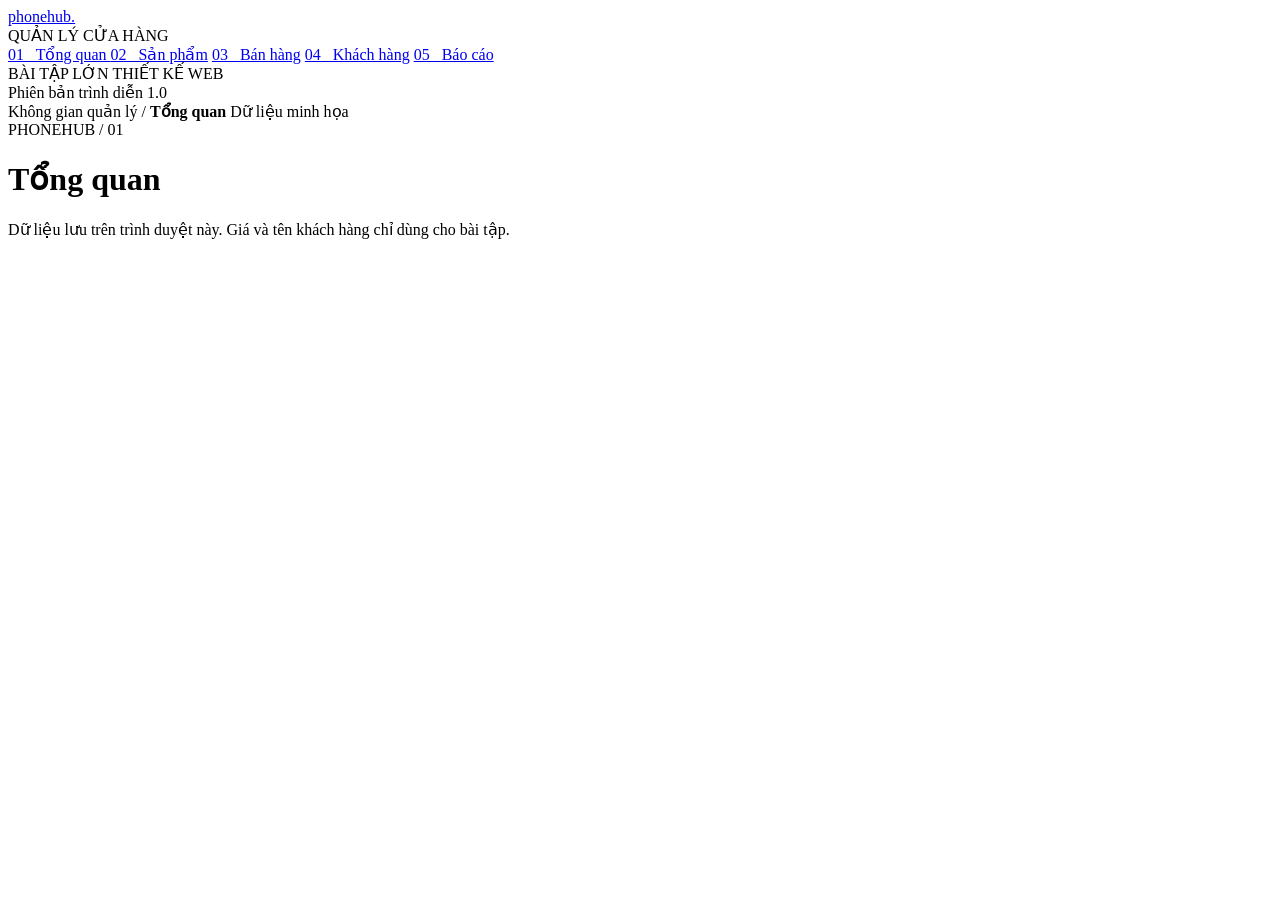
==== index.html @ ccc1549b "Add files via upload" ====
<!DOCTYPE html>
<html lang="vi">
<head>
    <meta charset="UTF-8">
    <meta name="viewport" content="width=device-width, initial-scale=1">
    <meta name="description" content="PhoneHub - giao diện quản lý cửa hàng điện thoại">

    <title>Tổng quan | PhoneHub</title>

    <link rel="stylesheet" href="css/style.css">

    <script defer src="js/core.js"></script>
    <script defer src="js/app.js"></script>
</head>

<body data-page="index">
    <aside>
        <a class="brand" href="index.html">
            phone<span>hub.</span>
        </a>

        <div class="aside-label">QUẢN LÝ CỬA HÀNG</div>

        <nav aria-label="Điều hướng chính">
            <a href="index.html" class="active" aria-current="page">
                01 &nbsp; Tổng quan
            </a>

            <a href="products.html">02 &nbsp; Sản phẩm</a>
            <a href="sales.html">03 &nbsp; Bán hàng</a>
            <a href="customers.html">04 &nbsp; Khách hàng</a>
            <a href="reports.html">05 &nbsp; Báo cáo</a>
        </nav>

        <div class="aside-foot">
            BÀI TẬP LỚN THIẾT KẾ WEB<br>
            Phiên bản trình diễn 1.0
        </div>
    </aside>

    <main>
        <header>
            <span>Không gian quản lý / <b>Tổng quan</b></span>
            <span class="pill">Dữ liệu minh họa</span>
        </header>

        <div class="heading">
            <div>
                <div class="eyebrow">PHONEHUB / 01</div>

                <h1>Tổng quan</h1>

                <p class="muted" id="subtitle"></p>
            </div>

            <div id="action"></div>
        </div>

        <section id="content" aria-label="Tổng quan"></section>

        <p class="section-note">
            Dữ liệu lưu trên trình duyệt này.
            Giá và tên khách hàng chỉ dùng cho bài tập.
        </p>
    </main>

    <dialog id="modal">
        <div class="dialog-title">
            <h2 id="modal-title"></h2>

            <button
                class="secondary"
                id="close-modal"
                aria-label="Đóng hộp thoại"
            >
                ✕
            </button>
        </div>

        <div id="modal-body"></div>
    </dialog>

    <div id="toast" role="status" aria-live="polite"></div>
</body>
</html>
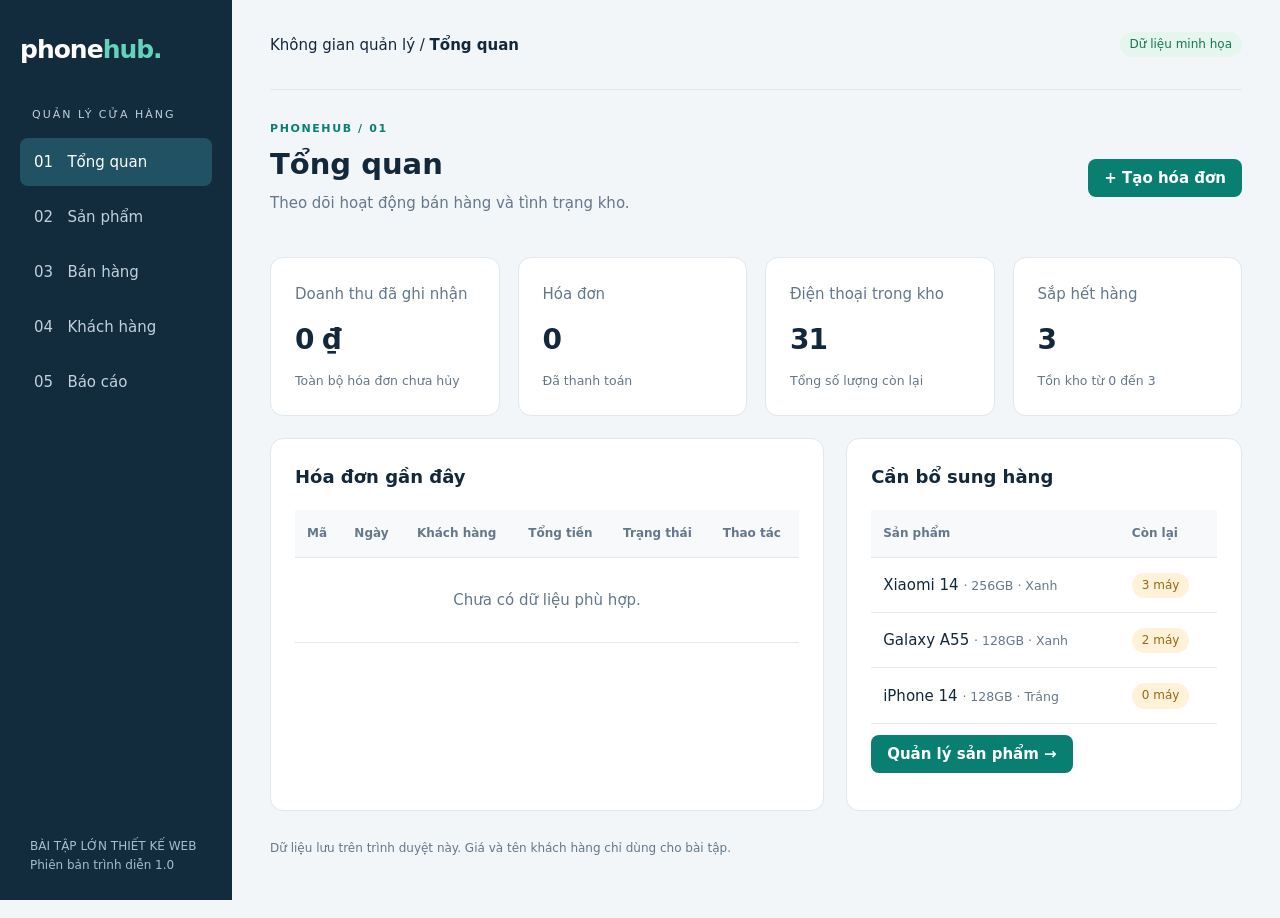
==== commit 0623b890: "Update index.html" ====
--- a/index.html
+++ b/index.html
@@ -7,10 +7,10 @@
 
     <title>Tổng quan | PhoneHub</title>
 
-    <link rel="stylesheet" href="css/style.css">
+    <link rel="stylesheet" href="style.css">
 
-    <script defer src="js/core.js"></script>
-    <script defer src="js/app.js"></script>
+    <script defer src="core.js"></script>
+    <script defer src="app.js"></script>
 </head>
 
 <body data-page="index">
@@ -82,4 +82,4 @@
 
     <div id="toast" role="status" aria-live="polite"></div>
 </body>
-</html>+</html>
--- a/style.css
+++ b/style.css
@@ -0,0 +1,527 @@
+:root {
+    --ink: #14283b;
+    --muted: #65778a;
+    --green: #087f71;
+    --bg: #f3f6f8;
+    --line: #e0e7ed;
+}
+
+* {
+    box-sizing: border-box;
+}
+
+body {
+    margin: 0;
+    font: 15px/1.6 system-ui, sans-serif;
+    color: var(--ink);
+    background: var(--bg);
+}
+
+a {
+    color: inherit;
+    text-decoration: none;
+}
+
+button,
+input,
+select {
+    font: inherit;
+}
+
+button,
+.button {
+    cursor: pointer;
+    border: 0;
+    border-radius: 8px;
+    padding: 10px 16px;
+    background: var(--green);
+    color: white;
+    font-weight: 650;
+}
+
+button:hover,
+.button:hover {
+    filter: brightness(0.92);
+}
+
+button:disabled {
+    opacity: 0.45;
+    cursor: not-allowed;
+}
+
+button.secondary {
+    background: #eaf1f4;
+    color: var(--ink);
+}
+
+button.danger {
+    background: #fff0ee;
+    color: #b43e2b;
+}
+
+button.small {
+    padding: 5px 10px;
+    font-size: 13px;
+}
+
+a:focus-visible,
+button:focus-visible,
+input:focus-visible,
+select:focus-visible {
+    outline: 3px solid #e9aa32;
+    outline-offset: 3px;
+}
+
+aside {
+    position: fixed;
+    inset: 0 auto 0 0;
+    width: 232px;
+    background: #122c3e;
+    color: #c1d0dc;
+    padding: 30px 20px;
+}
+
+.brand {
+    color: #fff;
+    font-size: 25px;
+    font-weight: 800;
+    letter-spacing: -1px;
+}
+
+.brand span {
+    color: #63d4bb;
+}
+
+.aside-label {
+    font-size: 11px;
+    letter-spacing: 2px;
+    margin: 36px 12px 14px;
+}
+
+nav a {
+    display: block;
+    padding: 12px 14px;
+    margin: 7px 0;
+    border-radius: 8px;
+}
+
+nav a.active {
+    background: #215264;
+    color: #fff;
+}
+
+nav a:hover {
+    background: #203f52;
+}
+
+.aside-foot {
+    position: absolute;
+    bottom: 25px;
+    font-size: 12px;
+    left: 30px;
+    color: #a8bdcc;
+}
+
+main {
+    margin-left: 232px;
+    padding: 0 38px 40px;
+    max-width: 1700px;
+}
+
+header {
+    height: 90px;
+    border-bottom: 1px solid var(--line);
+    display: flex;
+    align-items: center;
+    justify-content: space-between;
+    margin-bottom: 30px;
+}
+
+.eyebrow {
+    font-size: 11px;
+    letter-spacing: 1.6px;
+    text-transform: uppercase;
+    color: var(--green);
+    font-weight: 750;
+}
+
+h1 {
+    font-size: 29px;
+    line-height: 1.3;
+    margin: 8px 0;
+}
+
+h2 {
+    font-size: 18px;
+    margin: 0 0 18px;
+}
+
+p {
+    margin: 6px 0 20px;
+}
+
+.muted,
+small {
+    color: var(--muted);
+}
+
+.heading,
+.toolbar {
+    display: flex;
+    align-items: center;
+    justify-content: space-between;
+    gap: 16px;
+    margin-bottom: 22px;
+}
+
+.toolbar {
+    flex-wrap: wrap;
+}
+
+.toolbar input {
+    flex: 1;
+    min-width: 170px;
+}
+
+.grid {
+    display: grid;
+    grid-template-columns: repeat(4, 1fr);
+    gap: 18px;
+}
+
+.split {
+    display: grid;
+    grid-template-columns: 1.4fr 1fr;
+    gap: 22px;
+}
+
+.card {
+    background: white;
+    border: 1px solid var(--line);
+    border-radius: 13px;
+    padding: 24px;
+    margin-bottom: 22px;
+}
+
+.stat strong {
+    display: block;
+    font-size: 28px;
+    margin-top: 12px;
+    letter-spacing: -1px;
+}
+
+.stat small {
+    display: block;
+    margin-top: 8px;
+}
+
+.table-wrap {
+    overflow: auto;
+}
+
+table {
+    width: 100%;
+    border-collapse: collapse;
+    text-align: left;
+    white-space: nowrap;
+}
+
+th {
+    font-size: 12px;
+    color: var(--muted);
+    font-weight: 650;
+    background: #f7f9fa;
+}
+
+td,
+th {
+    padding: 14px 12px;
+    border-bottom: 1px solid var(--line);
+}
+
+td strong {
+    display: block;
+}
+
+.pill {
+    display: inline-block;
+    font-size: 12px;
+    padding: 3px 10px;
+    border-radius: 20px;
+    background: #e5f6ef;
+    color: #127753;
+}
+
+.pill.warn {
+    background: #fff2d9;
+    color: #986814;
+}
+
+.pill.off {
+    background: #f2e8e6;
+    color: #a14535;
+}
+
+input,
+select {
+    border: 1px solid #cbd6df;
+    border-radius: 7px;
+    background: white;
+    padding: 10px 12px;
+    max-width: 100%;
+    color: var(--ink);
+}
+
+label {
+    display: block;
+    font-size: 13px;
+    font-weight: 650;
+    margin-bottom: 15px;
+}
+
+label input,
+label select {
+    display: block;
+    width: 100%;
+    margin-top: 6px;
+}
+
+.fields {
+    display: grid;
+    grid-template-columns: 1fr 1fr;
+    gap: 0 18px;
+}
+
+.empty {
+    text-align: center;
+    padding: 30px;
+    color: var(--muted);
+}
+
+.phone {
+    width: 34px;
+    height: 46px;
+    vertical-align: middle;
+    margin-right: 12px;
+}
+
+.product-name {
+    display: flex;
+    align-items: center;
+}
+
+.notice {
+    padding: 12px 16px;
+    background: #e9f4f1;
+    border-radius: 8px;
+    margin-bottom: 20px;
+    font-size: 13px;
+}
+
+.bars .bar {
+    display: flex;
+    align-items: center;
+    gap: 12px;
+    margin: 16px 0;
+}
+
+.bar span {
+    width: 85px;
+}
+
+.bar i {
+    height: 12px;
+    background: #19a18b;
+    border-radius: 10px;
+    display: block;
+}
+
+.bar b {
+    font-size: 12px;
+}
+
+.total {
+    font-size: 28px;
+    font-weight: 800;
+}
+
+.row {
+    display: flex;
+    justify-content: space-between;
+    gap: 12px;
+    align-items: center;
+}
+
+.cart-item {
+    padding: 13px 0;
+    border-bottom: 1px solid var(--line);
+}
+
+.cart-item input {
+    width: 76px;
+    padding: 5px;
+}
+
+.full {
+    width: 100%;
+    margin-top: 12px;
+}
+
+dialog {
+    border: 0;
+    border-radius: 14px;
+    padding: 28px;
+    width: min(620px, 92vw);
+    max-height: 90vh;
+    box-shadow: 0 20px 90px #0003;
+}
+
+dialog::backdrop {
+    background: #122c3e88;
+}
+
+.dialog-title {
+    display: flex;
+    align-items: center;
+    justify-content: space-between;
+}
+
+.error {
+    color: #b43324;
+    min-height: 24px;
+}
+
+#toast {
+    position: fixed;
+    bottom: 25px;
+    right: 25px;
+    background: #173e38;
+    color: white;
+    padding: 13px 22px;
+    border-radius: 9px;
+    z-index: 10;
+}
+
+#toast:empty {
+    display: none;
+}
+
+.receipt {
+    white-space: normal;
+}
+
+.receipt p {
+    margin: 8px 0;
+}
+
+.section-note {
+    font-size: 12px;
+    color: var(--muted);
+}
+
+@media (max-width: 1100px) {
+    .grid {
+        grid-template-columns: repeat(2, 1fr);
+    }
+
+    .split {
+        grid-template-columns: 1fr;
+    }
+
+    main {
+        padding: 0 22px 30px;
+    }
+}
+
+@media (max-width: 720px) {
+    aside {
+        position: static;
+        width: 100%;
+        padding: 15px;
+    }
+
+    .brand {
+        font-size: 22px;
+    }
+
+    .aside-label,
+    .aside-foot {
+        display: none;
+    }
+
+    nav {
+        display: flex;
+        overflow: auto;
+        gap: 8px;
+    }
+
+    nav a {
+        white-space: nowrap;
+        padding: 8px;
+        font-size: 13px;
+    }
+
+    main {
+        margin-left: 0;
+        padding: 0 14px 25px;
+    }
+
+    header {
+        height: 66px;
+        margin-bottom: 20px;
+    }
+
+    .heading {
+        align-items: flex-start;
+    }
+
+    h1 {
+        font-size: 23px;
+    }
+
+    .card {
+        padding: 16px;
+    }
+
+    .grid {
+        gap: 10px;
+    }
+
+    .stat strong {
+        font-size: 22px;
+    }
+
+    .fields {
+        grid-template-columns: 1fr;
+    }
+
+    .toolbar {
+        gap: 8px;
+    }
+}
+
+@media print {
+    body {
+        background: white;
+    }
+
+    body > *:not(dialog) {
+        display: none !important;
+    }
+
+    dialog {
+        position: static;
+        display: block !important;
+        width: 100%;
+        max-height: none;
+        box-shadow: none;
+    }
+
+    dialog:not([open]) {
+        display: none !important;
+    }
+
+    dialog button {
+        display: none !important;
+    }
+}
